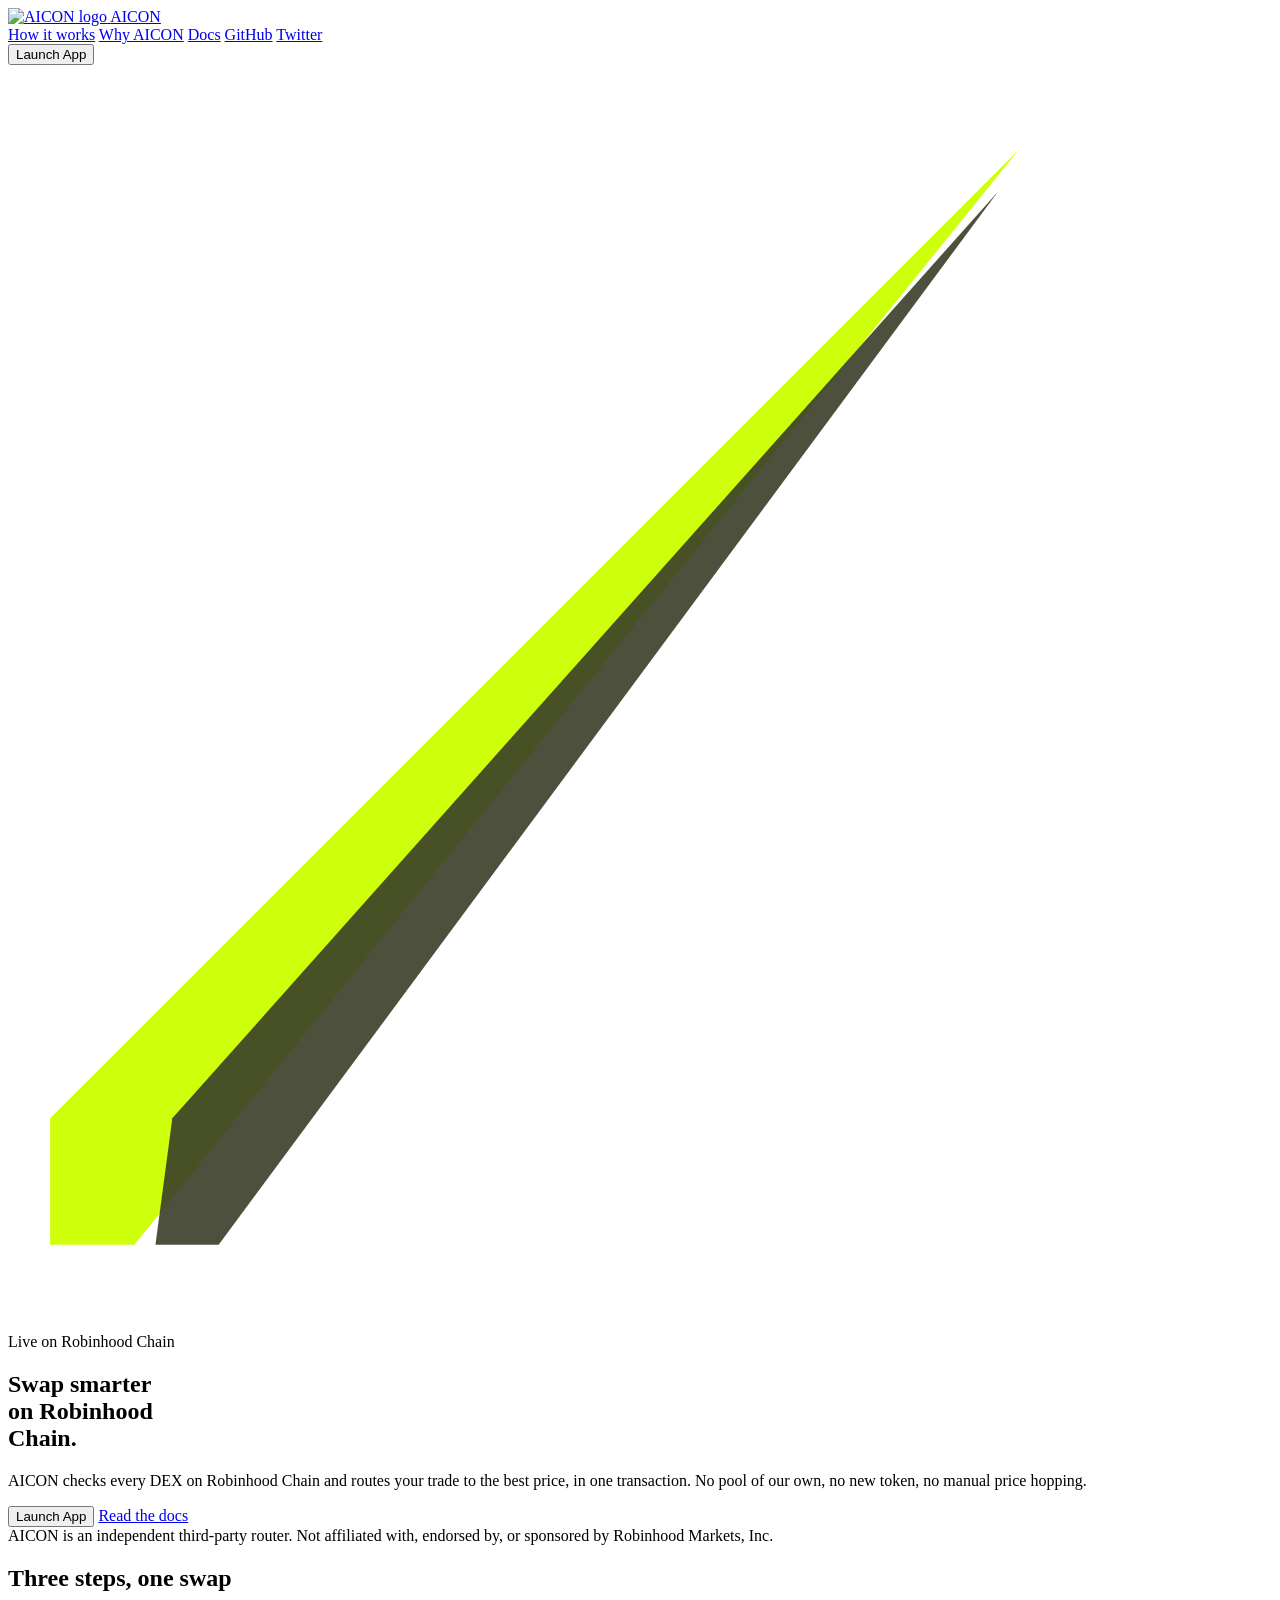
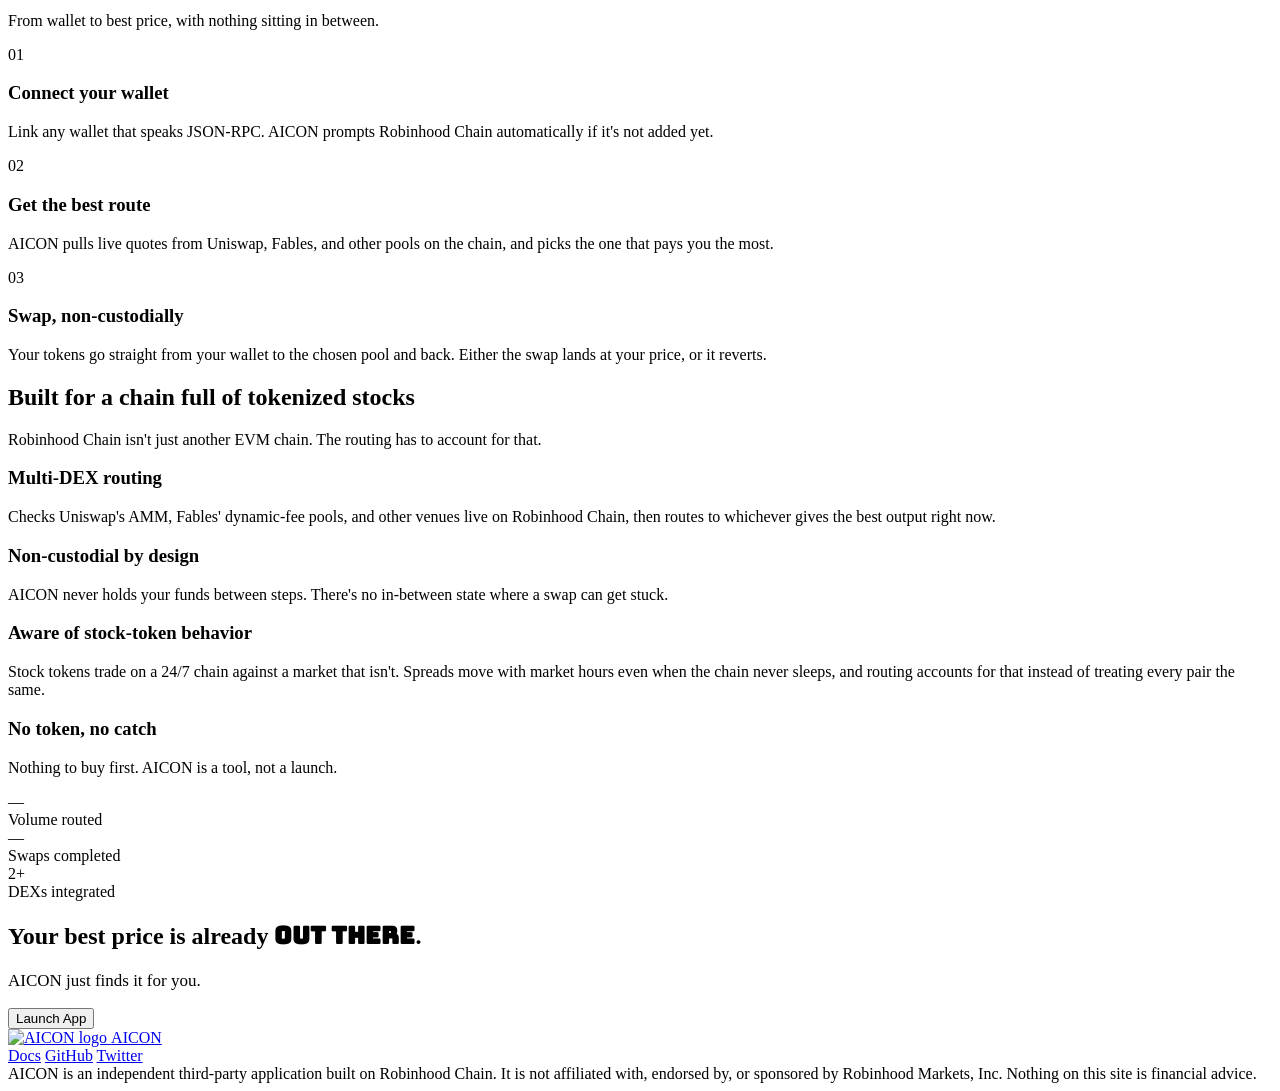
==== index.html @ 6fdfb4e2 "Add files via upload" ====
<!DOCTYPE html>
<html lang="en">
<head>
<meta charset="UTF-8">
<meta name="viewport" content="width=device-width, initial-scale=1.0">
<title>AICON — Swap smarter on Robinhood Chain</title>
<meta name="description" content="AICON is a non-custodial swap router on Robinhood Chain. It checks every DEX on the chain and routes your trade to the best price, in one transaction.">
<meta property="og:title" content="AICON — Swap smarter on Robinhood Chain">
<meta property="og:description" content="Non-custodial swap router on Robinhood Chain. Best price across every DEX, one transaction.">
<meta property="og:image" content="assets/logo.svg">
<meta name="twitter:card" content="summary_large_image">
<meta name="twitter:site" content="@aicon_hood">
<link rel="icon" type="image/svg+xml" href="assets/logo.svg">
<link rel="preconnect" href="https://fonts.googleapis.com">
<link rel="preconnect" href="https://fonts.gstatic.com" crossorigin>
<link href="https://fonts.googleapis.com/css2?family=Bungee&family=Space+Grotesk:wght@400;500;600;700&display=swap" rel="stylesheet">
<link rel="stylesheet" href="assets/style.css">
</head>
<body>

<header>
  <nav>
    <a href="index.html" class="logo-mark">
      <img src="assets/logo.svg" alt="AICON logo">
      <span>AICON</span>
    </a>
    <div class="nav-links">
      <a href="#how">How it works</a>
      <a href="#features">Why AICON</a>
      <a href="docs.html">Docs</a>
      <a href="https://github.com/aiconhood" target="_blank" rel="noopener">GitHub</a>
      <a href="https://x.com/aicon_hood" target="_blank" rel="noopener">Twitter</a>
    </div>
    <div class="nav-cta">
      <button class="btn">Launch App</button>
    </div>
  </nav>
</header>

<section class="hero">
  <div class="hero-bg-streak">
    <svg viewBox="0 0 600 600" fill="none" xmlns="http://www.w3.org/2000/svg">
      <path d="M480 40L60 560H20V500L480 40Z" fill="#CCFF00" fill-opacity="0.95"/>
      <path d="M470 60L100 560H70L78 500L470 60Z" fill="#3A3E29" fill-opacity="0.9"/>
    </svg>
  </div>
  <div class="hero-inner">
    <div class="eyebrow-tag"><span class="dot"></span>Live on Robinhood Chain</div>
    <h1>Swap smarter<br>on <span class="lime">Robinhood</span><br>Chain.</h1>
    <p class="lead">AICON checks every DEX on Robinhood Chain and routes your trade to the best price, in one transaction. No pool of our own, no new token, no manual price hopping.</p>
    <div class="hero-actions">
      <button class="btn">Launch App</button>
      <a href="docs.html" class="btn btn-outline">Read the docs</a>
    </div>
    <div class="hero-disclaimer">
      AICON is an independent third-party router. Not affiliated with, endorsed by, or sponsored by Robinhood Markets, Inc.
    </div>
  </div>
</section>

<section class="section" id="how">
  <div class="wrap">
    <div class="section-head">
      <h2>Three steps, one swap</h2>
      <p>From wallet to best price, with nothing sitting in between.</p>
    </div>
    <div class="steps">
      <div class="step">
        <span class="step-index">01</span>
        <h3>Connect your wallet</h3>
        <p>Link any wallet that speaks JSON-RPC. AICON prompts Robinhood Chain automatically if it's not added yet.</p>
      </div>
      <div class="step">
        <span class="step-index">02</span>
        <h3>Get the best route</h3>
        <p>AICON pulls live quotes from Uniswap, Fables, and other pools on the chain, and picks the one that pays you the most.</p>
      </div>
      <div class="step">
        <span class="step-index">03</span>
        <h3>Swap, non-custodially</h3>
        <p>Your tokens go straight from your wallet to the chosen pool and back. Either the swap lands at your price, or it reverts.</p>
      </div>
    </div>
  </div>
</section>

<section class="section" id="features">
  <div class="wrap">
    <div class="section-head">
      <h2>Built for a chain full of tokenized stocks</h2>
      <p>Robinhood Chain isn't just another EVM chain. The routing has to account for that.</p>
    </div>
    <div class="feature-list">
      <div class="feature-row">
        <h3>Multi-DEX routing</h3>
        <p>Checks Uniswap's AMM, Fables' dynamic-fee pools, and other venues live on Robinhood Chain, then routes to whichever gives the best output right now.</p>
      </div>
      <div class="feature-row">
        <h3>Non-custodial by design</h3>
        <p>AICON never holds your funds between steps. There's no in-between state where a swap can get stuck.</p>
      </div>
      <div class="feature-row">
        <h3>Aware of stock-token behavior</h3>
        <p>Stock tokens trade on a 24/7 chain against a market that isn't. Spreads move with market hours even when the chain never sleeps, and routing accounts for that instead of treating every pair the same.</p>
      </div>
      <div class="feature-row">
        <h3>No token, no catch</h3>
        <p>Nothing to buy first. AICON is a tool, not a launch.</p>
      </div>
    </div>
  </div>
</section>

<section class="stats-band">
  <div class="stats-grid">
    <div>
      <div class="stat-num">—</div>
      <div class="stat-label">Volume routed</div>
    </div>
    <div>
      <div class="stat-num">—</div>
      <div class="stat-label">Swaps completed</div>
    </div>
    <div>
      <div class="stat-num">2+</div>
      <div class="stat-label">DEXs integrated</div>
    </div>
  </div>
</section>

<section class="final-cta">
  <h2>Your best price is already <span class="lime" style="font-family:'Bungee',cursive;">out there</span>.</h2>
  <p style="color:var(--dim); margin-top:18px; font-size:17px;">AICON just finds it for you.</p>
  <button class="btn">Launch App</button>
</section>

<footer>
  <div class="footer-inner">
    <a href="index.html" class="logo-mark">
      <img src="assets/logo.svg" alt="AICON logo" style="height:36px; width:36px;">
      <span style="font-size:16px;">AICON</span>
    </a>
    <div class="footer-links">
      <a href="docs.html">Docs</a>
      <a href="https://github.com/aiconhood" target="_blank" rel="noopener">GitHub</a>
      <a href="https://x.com/aicon_hood" target="_blank" rel="noopener">Twitter</a>
    </div>
  </div>
  <div class="footer-disclaimer wrap">
    AICON is an independent third-party application built on Robinhood Chain. It is not affiliated with, endorsed by, or sponsored by Robinhood Markets, Inc. Nothing on this site is financial advice.
  </div>
</footer>

</body>
</html>
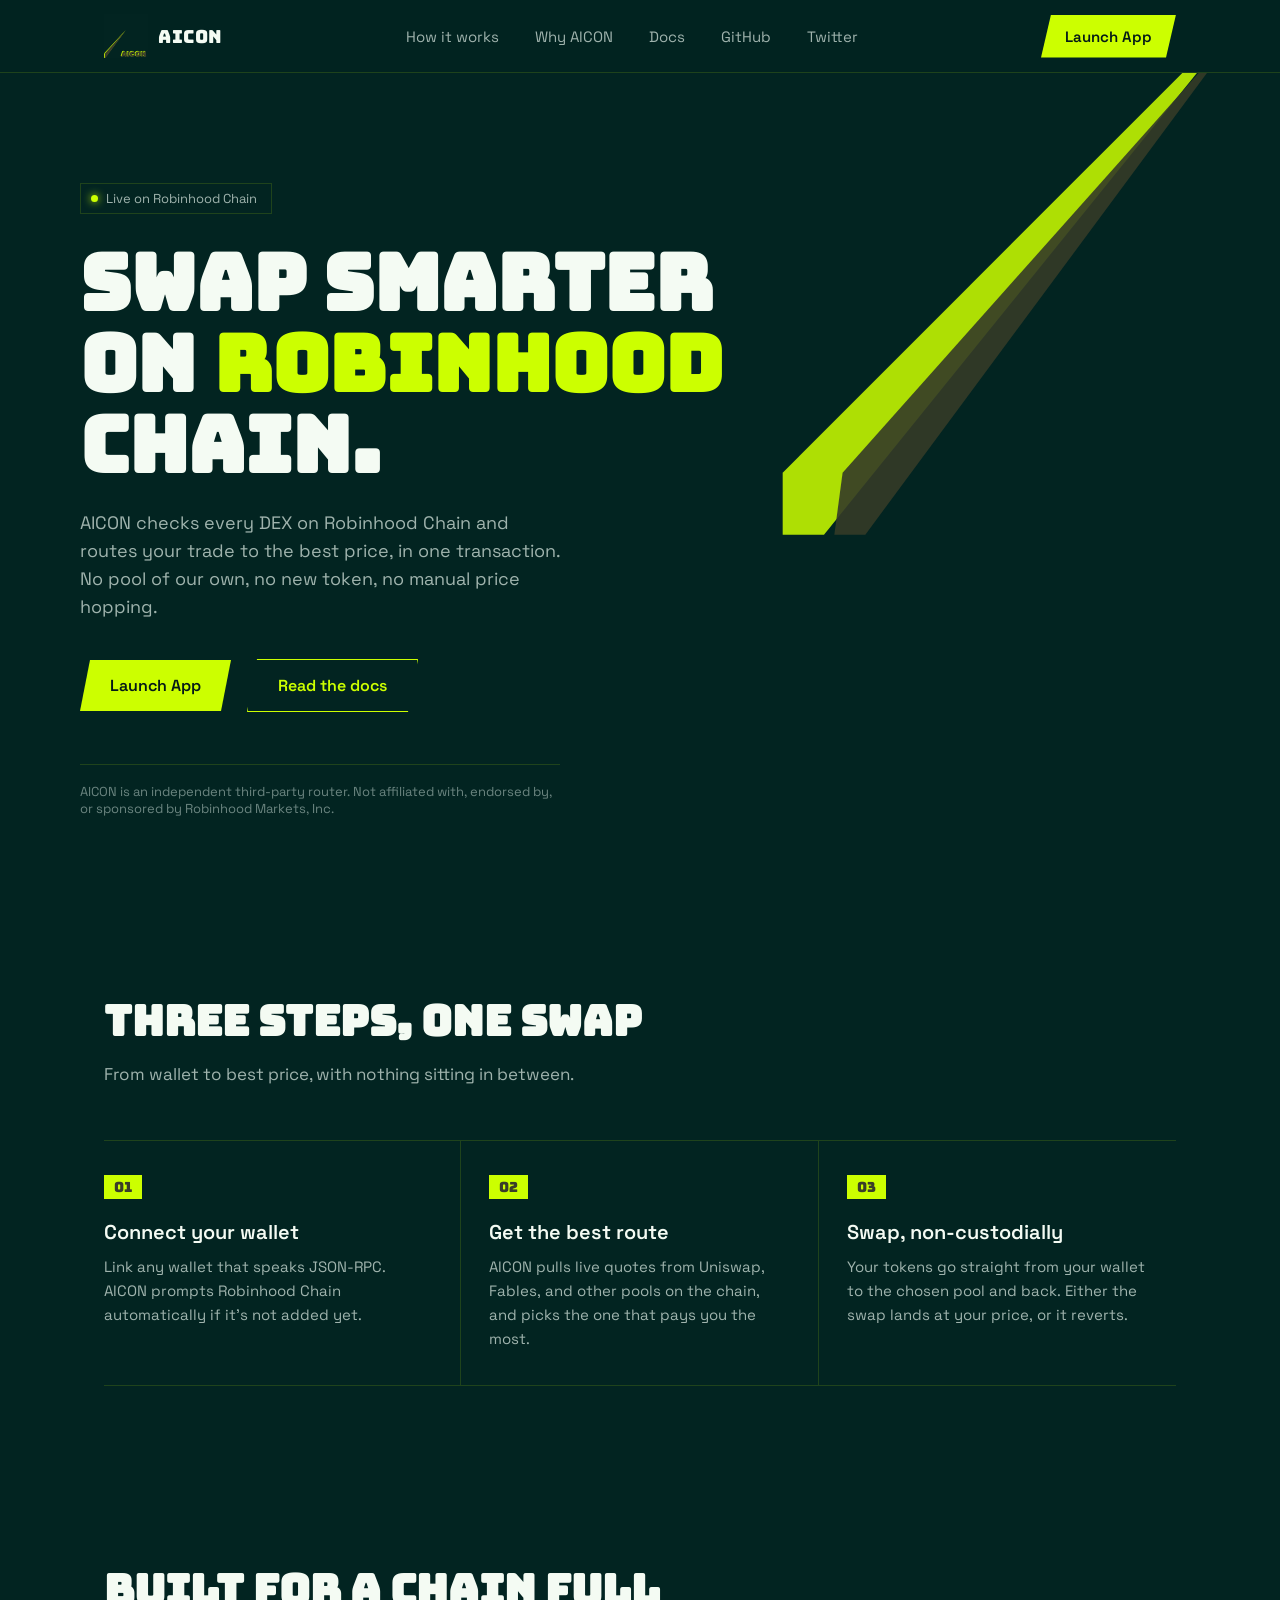
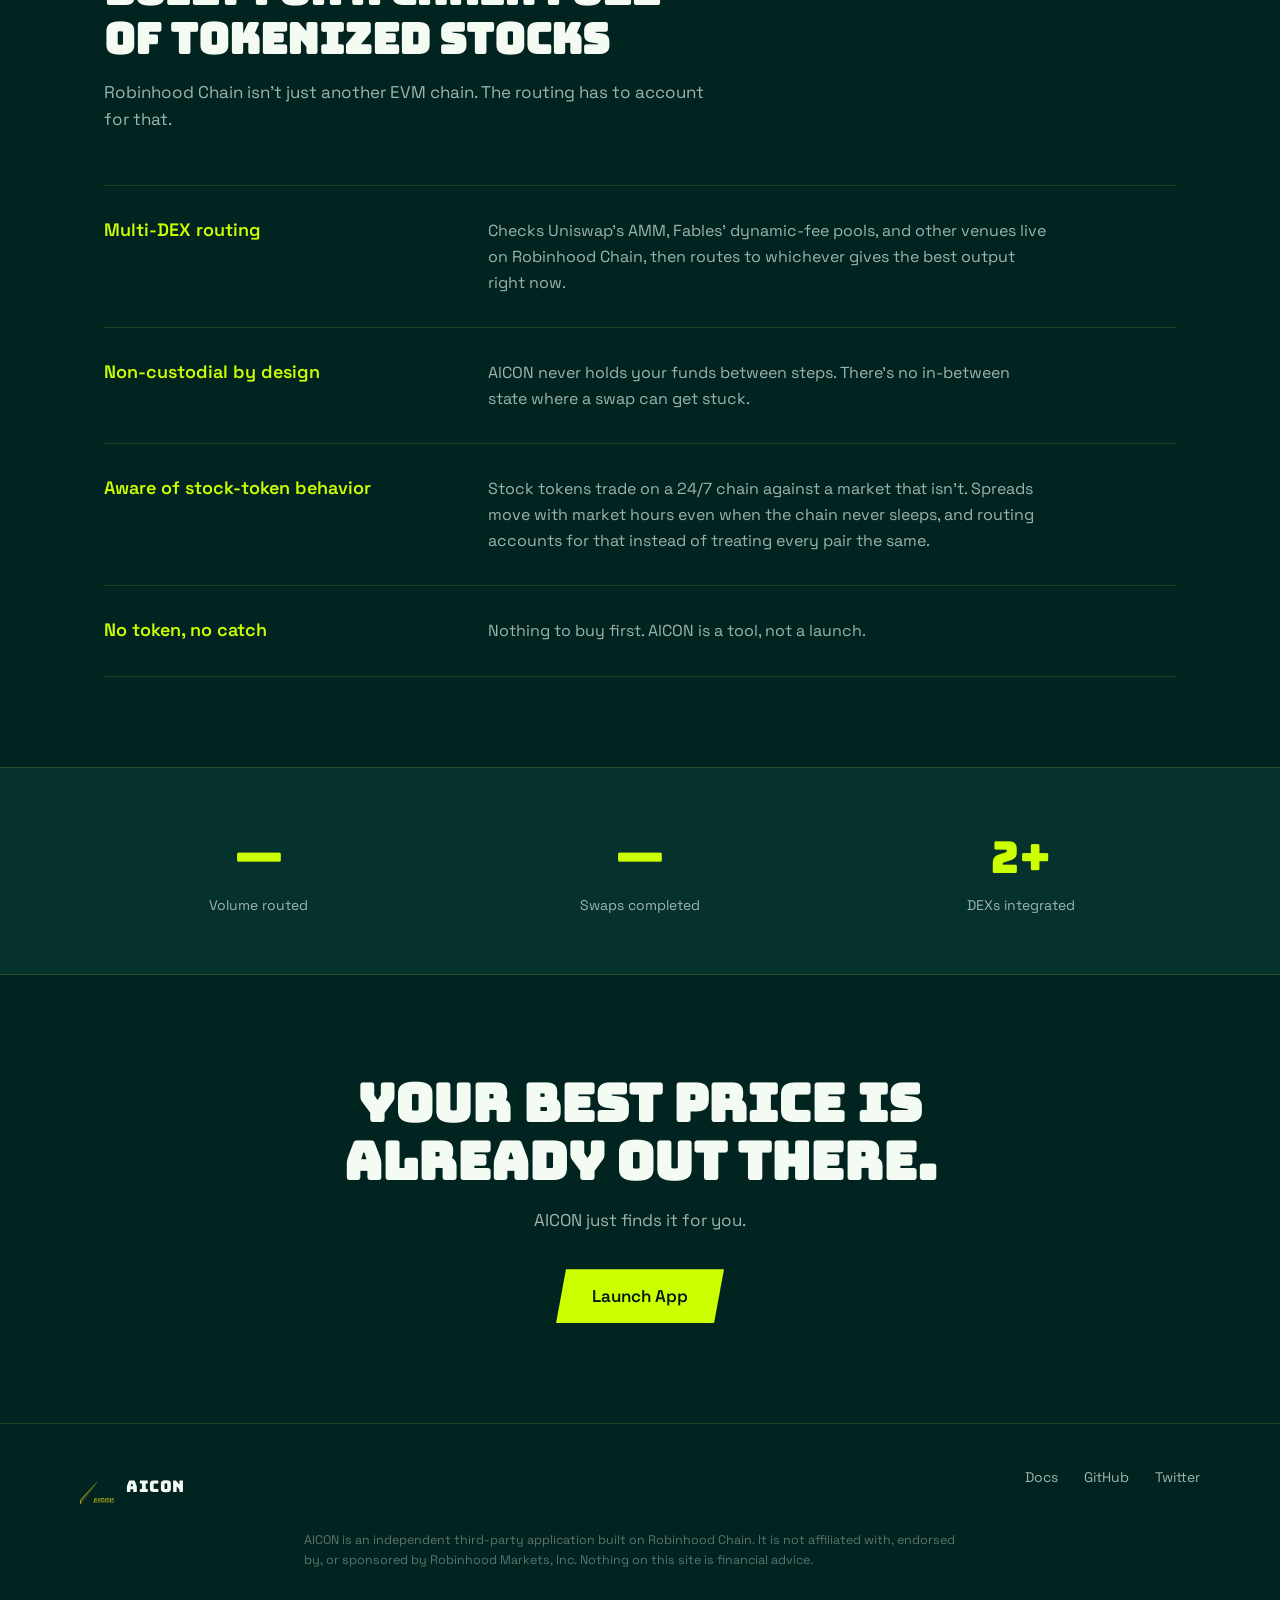
==== commit 0ccdbd00: "Add files via upload" ====
--- a/index.html
+++ b/index.html
@@ -32,7 +32,7 @@
       <a href="https://x.com/aicon_hood" target="_blank" rel="noopener">Twitter</a>
     </div>
     <div class="nav-cta">
-      <button class="btn">Launch App</button>
+      <a href="app.html" class="btn">Launch App</a>
     </div>
   </nav>
 </header>
@@ -49,7 +49,7 @@
     <h1>Swap smarter<br>on <span class="lime">Robinhood</span><br>Chain.</h1>
     <p class="lead">AICON checks every DEX on Robinhood Chain and routes your trade to the best price, in one transaction. No pool of our own, no new token, no manual price hopping.</p>
     <div class="hero-actions">
-      <button class="btn">Launch App</button>
+      <a href="app.html" class="btn">Launch App</a>
       <a href="docs.html" class="btn btn-outline">Read the docs</a>
     </div>
     <div class="hero-disclaimer">
@@ -131,7 +131,7 @@
 <section class="final-cta">
   <h2>Your best price is already <span class="lime" style="font-family:'Bungee',cursive;">out there</span>.</h2>
   <p style="color:var(--dim); margin-top:18px; font-size:17px;">AICON just finds it for you.</p>
-  <button class="btn">Launch App</button>
+  <a href="app.html" class="btn">Launch App</a>
 </section>
 
 <footer>
--- a/assets/style.css
+++ b/assets/style.css
@@ -0,0 +1,189 @@
+:root{
+  --bg: #022421;
+  --lime: #CCFF00;
+  --olive: #3A3E29;
+  --white: #F4FBF3;
+  --dim: #9FB3AD;
+  --card: #06322D;
+  --line: rgba(204,255,0,0.14);
+}
+*{ box-sizing: border-box; margin:0; padding:0; }
+html{ scroll-behavior: smooth; }
+body{
+  background: var(--bg);
+  color: var(--white);
+  font-family: 'Space Grotesk', sans-serif;
+  overflow-x: hidden;
+  -webkit-font-smoothing: antialiased;
+}
+a{ color: inherit; text-decoration:none; }
+img{ display:block; max-width:100%; }
+.wrap{ max-width: 1120px; margin: 0 auto; padding: 0 24px; }
+
+/* ---------- sticker text effect (for text we set ourselves, not the logo) ---------- */
+.sticker{
+  font-family: 'Bungee', cursive;
+  position: relative;
+  display: inline-block;
+  line-height: 1;
+  color: var(--lime);
+  letter-spacing: 0.5px;
+}
+.sticker::before{
+  content: attr(data-text);
+  position: absolute;
+  left: 5px;
+  top: 6px;
+  color: var(--olive);
+  z-index: -1;
+}
+
+/* ---------- navbar ---------- */
+header{
+  position: sticky; top:0; z-index: 50;
+  background: rgba(2,36,33,0.86);
+  backdrop-filter: blur(10px);
+  border-bottom: 1px solid var(--line);
+}
+nav{
+  display:flex; align-items:center; justify-content:space-between;
+  padding: 14px 24px;
+  max-width: 1120px; margin: 0 auto;
+}
+.logo-mark{ display:flex; align-items:center; gap:10px; }
+.logo-mark img{ height: 44px; width: 44px; }
+.logo-mark span{ font-family:'Bungee', cursive; font-size: 18px; color: var(--white); letter-spacing: 0.5px; }
+.nav-links{ display:flex; gap: 36px; align-items:center; }
+.nav-links a{ font-size: 15px; color: var(--dim); transition: color .2s; }
+.nav-links a:hover{ color: var(--lime); }
+.nav-links a.active{ color: var(--lime); }
+.btn{
+  display:inline-flex; align-items:center; justify-content:center;
+  font-family:'Space Grotesk', sans-serif; font-weight:600; font-size:15px;
+  padding: 12px 24px;
+  background: var(--lime);
+  color: #041a17;
+  border: none;
+  cursor: pointer;
+  clip-path: polygon(10px 0, 100% 0, calc(100% - 10px) 100%, 0 100%);
+  transition: transform .15s ease, filter .15s ease;
+}
+.btn:hover{ transform: translateY(-2px); filter: brightness(1.08); }
+.btn-outline{
+  background: transparent;
+  color: var(--lime);
+  border: 1.5px solid var(--lime);
+  clip-path: polygon(10px 0, 100% 0, calc(100% - 10px) 100%, 0 100%);
+}
+.nav-cta{ display:flex; align-items:center; gap:18px; }
+
+/* ---------- hero ---------- */
+.hero{ position: relative; padding: 110px 24px 90px; overflow:hidden; }
+.hero-bg-streak{ position:absolute; top:-14%; right:-8%; width: 620px; height: 620px; opacity: 0.9; pointer-events:none; }
+.hero-inner{ position:relative; z-index:2; max-width: 1120px; margin:0 auto; }
+.eyebrow-tag{
+  display:inline-flex; align-items:center; gap:8px;
+  font-size: 13px; color: var(--dim);
+  border: 1px solid var(--line);
+  padding: 6px 14px 6px 10px;
+  margin-bottom: 28px;
+}
+.eyebrow-tag .dot{ width:7px; height:7px; background:var(--lime); border-radius:50%; box-shadow: 0 0 8px var(--lime); }
+.hero h1{ font-family:'Bungee', cursive; font-size: clamp(38px, 6.6vw, 78px); line-height: 1.04; max-width: 760px; color: var(--white); }
+.hero h1 .lime{ color: var(--lime); }
+.hero p.lead{ margin-top: 24px; font-size: 18px; line-height: 1.55; color: var(--dim); max-width: 480px; }
+.hero-actions{ margin-top: 38px; display:flex; gap:16px; flex-wrap:wrap; align-items:center; }
+.hero-actions .btn{ padding: 15px 30px; font-size:16px; }
+.hero-disclaimer{ margin-top: 52px; font-size: 13px; color: #6B8580; border-top: 1px solid var(--line); padding-top: 18px; max-width: 480px; }
+
+/* ---------- sections ---------- */
+.section{ padding: 90px 24px; }
+.section-head{ max-width: 620px; margin-bottom: 52px; }
+.section-head h2{ font-family:'Bungee', cursive; font-size: clamp(28px, 3.8vw, 42px); color: var(--white); line-height:1.15; }
+.section-head p{ margin-top:16px; color: var(--dim); font-size: 17px; line-height:1.6; }
+
+/* ---------- how it works ---------- */
+.steps{ display:grid; grid-template-columns: repeat(3, 1fr); gap: 0; border-top: 1px solid var(--line); }
+.step{ padding: 34px 28px 34px 0; border-bottom: 1px solid var(--line); position: relative; }
+.step:not(:last-child){ border-right: 1px solid var(--line); padding-right: 28px;}
+.step:nth-child(2), .step:nth-child(3){ padding-left: 28px; }
+.step-index{ font-family:'Bungee', cursive; font-size: 14px; color: var(--olive); background: var(--lime); display:inline-block; padding: 3px 10px; margin-bottom: 20px; }
+.step h3{ font-size: 20px; font-weight:600; margin-bottom:10px; color: var(--white); }
+.step p{ color: var(--dim); font-size:15px; line-height:1.6; }
+
+/* ---------- features ---------- */
+.feature-list{ display:flex; flex-direction:column; }
+.feature-row{ display:grid; grid-template-columns: 1fr 2fr; gap: 40px; padding: 32px 0; border-top: 1px solid var(--line); align-items:start; }
+.feature-list .feature-row:last-child{ border-bottom: 1px solid var(--line); }
+.feature-row h3{ font-size: 18px; color: var(--lime); font-weight: 600; }
+.feature-row p{ color: var(--dim); font-size:16px; line-height:1.6; max-width:560px; }
+
+/* ---------- stats ---------- */
+.stats-band{ background: var(--card); border-top: 1px solid var(--line); border-bottom: 1px solid var(--line); padding: 60px 24px; }
+.stats-grid{ max-width:1120px; margin:0 auto; display:grid; grid-template-columns: repeat(3,1fr); gap: 24px; text-align:center; }
+.stat-num{ font-family:'Bungee', cursive; font-size: clamp(28px,4vw,44px); color: var(--lime); }
+.stat-label{ margin-top:10px; color: var(--dim); font-size:14px; }
+
+/* ---------- final cta ---------- */
+.final-cta{ padding: 100px 24px; text-align:center; position:relative; }
+.final-cta h2{ font-family:'Bungee', cursive; font-size: clamp(30px,5vw,52px); max-width: 680px; margin: 0 auto; line-height:1.12; }
+.final-cta .btn{ margin-top: 38px; padding: 16px 36px; font-size:17px; }
+
+/* ---------- footer ---------- */
+footer{ border-top: 1px solid var(--line); padding: 44px 24px 30px; }
+.footer-inner{ max-width:1120px; margin:0 auto; display:flex; justify-content:space-between; align-items:flex-start; flex-wrap:wrap; gap: 32px; }
+.footer-links{ display:flex; gap:26px; }
+.footer-links a{ color:var(--dim); font-size:14px; }
+.footer-links a:hover{ color: var(--lime); }
+.footer-disclaimer{ margin-top: 26px; font-size: 12.5px; color: #5C736E; line-height:1.6; max-width: 720px; }
+
+/* ---------- docs layout ---------- */
+.docs-body{ display:grid; grid-template-columns: 240px 1fr; gap: 56px; max-width: 1120px; margin: 0 auto; padding: 56px 24px 120px; align-items:start; }
+.docs-nav{ position: sticky; top: 96px; }
+.docs-nav h4{ font-size:12px; text-transform:uppercase; letter-spacing:1px; color:#5C736E; margin-bottom:14px; }
+.docs-nav ul{ list-style:none; display:flex; flex-direction:column; gap:2px; }
+.docs-nav a{ display:block; padding:7px 10px; font-size:14px; color: var(--dim); border-left: 2px solid transparent; }
+.docs-nav a:hover{ color: var(--white); }
+.docs-nav a.active{ color: var(--lime); border-left-color: var(--lime); background: rgba(204,255,0,0.05); }
+.docs-content h1{ font-family:'Bungee', cursive; font-size: clamp(30px,4vw,42px); margin-bottom: 12px; }
+.docs-content > p.intro{ color: var(--dim); font-size:17px; margin-bottom: 48px; max-width:640px; }
+.doc-section{ margin-bottom: 56px; scroll-margin-top: 100px; }
+.doc-section h2{ font-size: 24px; color: var(--lime); margin-bottom: 16px; font-family:'Space Grotesk',sans-serif; font-weight:700; }
+.doc-section h3{ font-size: 17px; color: var(--white); margin: 22px 0 10px; font-weight:600; }
+.doc-section p{ color: var(--dim); font-size:15.5px; line-height:1.7; margin-bottom: 14px; max-width: 680px; }
+.doc-section ul, .doc-section ol{ color: var(--dim); font-size:15.5px; line-height:1.8; margin: 0 0 14px 22px; max-width: 660px; }
+.doc-section code{ background: var(--card); color: var(--lime); padding: 2px 7px; border-radius:3px; font-size: 14px; }
+.code-block{
+  background: #011714;
+  border: 1px solid var(--line);
+  padding: 20px 22px;
+  overflow-x:auto;
+  margin: 16px 0 20px;
+  border-left: 3px solid var(--lime);
+}
+.code-block pre{ font-family: 'SFMono-Regular', Consolas, monospace; font-size: 13.5px; color: #B8E4D0; line-height:1.6; }
+.callout{
+  border: 1px solid var(--line);
+  border-left: 3px solid var(--lime);
+  background: rgba(204,255,0,0.04);
+  padding: 16px 20px;
+  margin: 18px 0;
+  font-size: 14.5px;
+  color: var(--dim);
+  max-width: 660px;
+}
+.callout strong{ color: var(--white); }
+.doc-table{ width:100%; max-width:680px; border-collapse: collapse; margin: 10px 0 20px; font-size: 14.5px;}
+.doc-table th, .doc-table td{ text-align:left; padding: 10px 14px; border-bottom: 1px solid var(--line); color: var(--dim); }
+.doc-table th{ color: var(--white); font-weight:600; }
+
+@media (max-width: 860px){
+  .nav-links{ display:none; }
+  .steps{ grid-template-columns:1fr; }
+  .step, .step:not(:last-child){ border-right:none; padding-left:0 !important; padding-right:0 !important; }
+  .feature-row{ grid-template-columns:1fr; gap:12px; }
+  .stats-grid{ grid-template-columns:1fr; gap:36px; }
+  .hero-bg-streak{ width:320px; height:320px; opacity:0.5; }
+  .docs-body{ grid-template-columns: 1fr; }
+  .docs-nav{ position:static; border-bottom: 1px solid var(--line); padding-bottom:24px; margin-bottom:12px; }
+}
